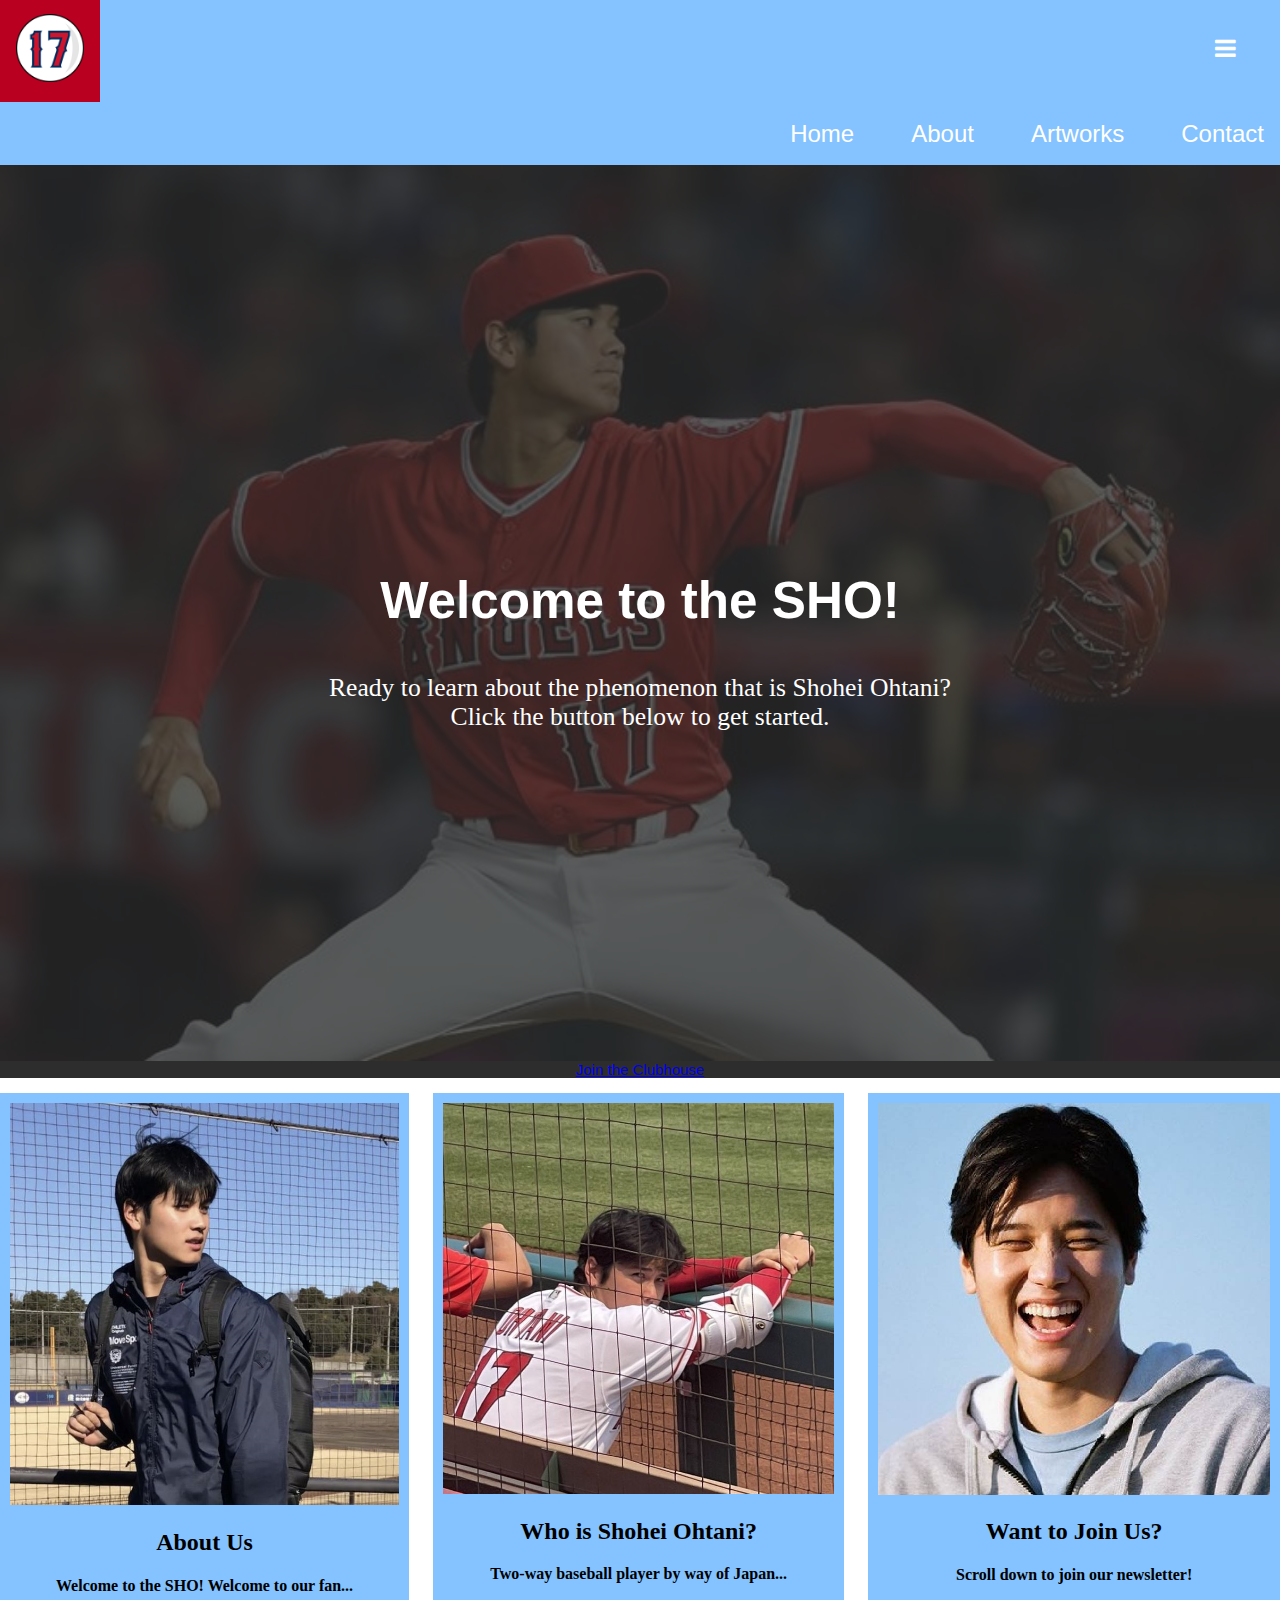
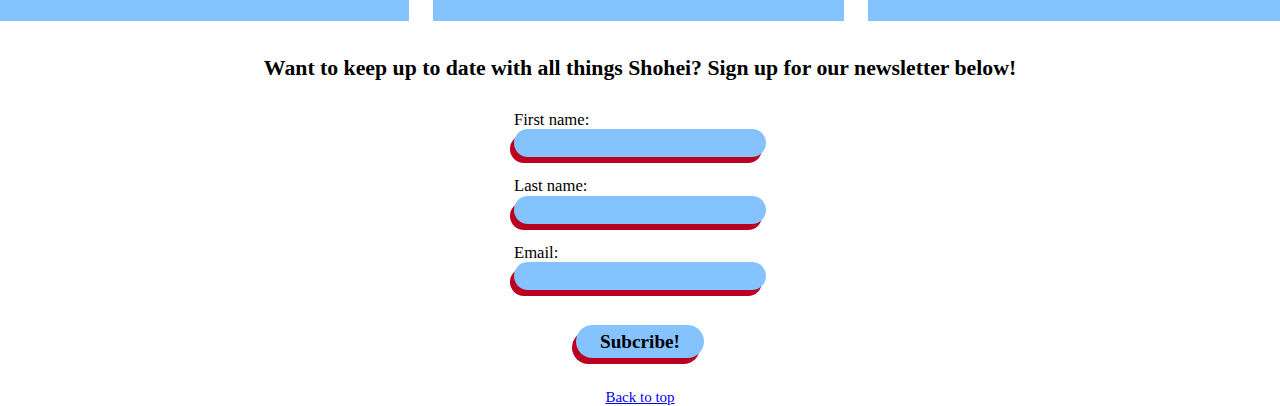
==== index.html @ a32a2fd2 "optimized images" ====
<!doctype html>
<html class="no-js" lang="en">

<head>
  <meta charset="utf-8">
  <title>Ohtani Appreciation</title>
  <meta name="description" content="An appreciation page for Shohei Ohtani">
  <meta name="viewport" content="width=device-width, initial-scale=1">

  <meta property="og:title" content="">
  <meta property="og:type" content="">
  <meta property="og:url" content="">
  <meta property="og:image" content="">

  <link rel="manifest" href="site.webmanifest">
  <link rel="apple-touch-icon" href="icon.png">
  <!-- Place favicon.ico in the root directory -->

  <link rel="stylesheet" href="css/normalize.css">
  <link rel="stylesheet" href="css/main.css">

  <meta name="theme-color" content="#fafafa">
</head>

<body>
  <!-- Place your site's HTML here -->


<div class="ohtani-main-main-wrapper"></div>
<!-- Load an icon library to show a hamburger menu (bars) on small screens -->
<link rel="stylesheet" href="https://cdnjs.cloudflare.com/ajax/libs/font-awesome/4.7.0/css/font-awesome.min.css">


<header class="ohtani-header">
  <div class="topnav" id="myTopnav">
    <a href="#home" class="logo active">
      <img class="ohtani-logo" src="./img/ohtani-logo.png" alt=""></a>
        <nav class="ohtani-nav">
          <a class="blank" href=""></a>
          <a href="./index.html">Home</a>
          <a href="./about-me.html">About</a>
          <a href="./artworks.html">Artworks</a>
          <a href="./contact.html">Contact</a>
        </nav>
      <a href="javascript:void(0);" class="icon" onclick="myFunction()">
  <i class="fa fa-bars"></i>
  </a>
  </div>
</header>


<div class="ohtani-main-main-wrapper">
  <div class="ohtani-overlay">
    <img class="ohtani-image" src="./img/ohtani-pitching.jpg" alt="">
    <div> <h1 class="ohtani-hero-centered">Welcome to the SHO!</h1></div>
    <div> <p class="ohtani-hero-subtext-centered">Ready to learn about the phenomenon that is Shohei Ohtani? Click the button below to get started.</p></div>
    <!-- <button class="learn-more-button">Join the Clubhouse</button> -->
    <a href="learn-more-button">Join the Clubhouse</a>
    <div>
  </div>

  <main class="ohtani-main-wrapper">
      <div class="ohtani-content"></div>
    </div>
  </main> 
  <div class="ohtani-main-wrapper">
    <main class="ohtani-main">

    
      <!-- featured section -->
      <div class="ohtani-feature-items">
        <!-- first section -->
        <div class="ohtani-feature-item">
        <img src="./img/ohtani-movie-star.jpg" alt=""> 
          <h2>About Us</h2>
          <p class="ohtani-mini-text">Welcome to the SHO! Welcome to our fan...</p>
        </div>

        <!-- second section -->
        <div class="ohtani-feature-item">
          <img src="./img/ohtani-look-back.jpg" alt="">
          <h2>Who is Shohei Ohtani?</h2>
          <p class="ohtani-mini-text">Two-way baseball player by way of Japan... </p>
        </div>

        <!-- third section -->
        <div class="ohtani-feature-item">
          <img src="./img/shohei-ohtani-smile-01-01.jpg" alt="">
          <h2>Want to Join Us?</h2>
          <p class="ohtani-mini-text">Scroll down to join our newsletter! </p>
        </div>

      </div>
    </main>
    <br>
    <footer class="ohtani-footer">Want to keep up to date with all things Shohei? Sign up for our newsletter below!</footer><br>
    <br>

    <form action="thank-you-page.html" class="ohtani-form">
      <label class="form-input" for="fname">First name:</label><br>
      <input type="text" id="fname" name="fname" value=""><br><br>
      <label class="form-input" for="lname">Last name:</label><br>
      <input type="text" id="lname" name="lname"><br><br>
      <label class="form-input" for="email">Email:</label><br>
      <input type="email" id="email" name="email" required> <br><br>
      <p>
        <input class="subcribe-button" type="submit" value="Subcribe!">
      </p>
      </form>
  </div>
  <br>
  <a href="#back-to-top" img src="./img/ohtani-logo.png" alt="">Back to top</a>
  <script src="js/main.js"></script>
</body>

</html>
---- css/main.css ----
a{
    text-align: center;
    display: block;
    font-size: 15px;
}

img {
    width: 100%;
}

.logo{
    width: 100px;
}

.topnav {
    overflow: hidden;
    background-color: #84c3ff;
    position: relative;
  }
  
  .topnav #myLinks {
    display: none;
  }
  
  .topnav a {
    color: #ffffff;
    padding: 14px 16px;
    text-decoration: none;
    font-size: 24px;
    display: block;
    font-family: 'Lucida Sans', 'Lucida Sans Regular', 'Lucida Grande', 'Lucida Sans Unicode', Geneva, Verdana, sans-serif;
  }
  
  .topnav a.icon {
    background: #84c3ff;
    display: block;
    position: absolute;
    right: 28px;
    top: 21px;
  }
  
  .topnav a:hover {
    background-color: #ba0021;
    color: #ffffff;
  }

  .active {
    background-color: #84c3ff;
    color: #ffffff;
  }

* {
    box-sizing: border-box;

}

input, textarea{
    box-sizing: border-box;
    border-radius: 30px;
    box-shadow: -4px 6px #ba0021;
    background-color: #84c3ff;
    border-top-color: transparent;
    border-bottom-color: transparent;
    border-right-color: transparent;
    border-left-color: transparent;
    font-size: 1.5vw;
}

.subcribe-button{
    font-size: 1.5vw;
    font-weight: bold;
    width: 10vw;
    height: 2.6vw;
}

a:hover{
    background-color: #f5f5f5;
}

a:-webkit-any-link {
    cursor: pointer;
}

.ohtani-main-main-wrapper{
    align-items: center;
    overflow: clip;
    justify-content: flex-end;
    position: absolute;
    font-size: 1vw;
}

.ohtani-footer{
    padding-top: 20px;
    font-weight: bolder;
    font-size: 1.7vw;
}

form{
    font-size: 1.3vw;
    display: block;
    margin-left: auto;
    margin-right: auto;;
}

/* media query for phones */
@media (max-width: 300px) and (max-width: 767px) {
    body{
        background-color: #d9ff00;
    }
}

/* media query for desktop 
@media (max-width: 768px) {
    body{
        background-color: #00ff40;
    }
}
*/


.ohtani-overlay{
    display: flex;
    flex-direction: column;
    background-color: #2d2d2d;
    position: relative;
    text-align: center;
    color: #ffffff;
    font-size: 30px;
    font-family: 'Lucida Sans', 'Lucida Sans Regular', 'Lucida Grande', 'Lucida Sans Unicode', Geneva, Verdana, sans-serif;
}

.ohtani-hero-centered {
    display: block;
    position: absolute;
    top: 44%;
    left: 50%;
    transform: translate(-50%, -50%);
    font-size: 4vw;
  }

.ohtani-hero-subtext{
    color: #ffffff;
    position: relative;
    text-align: center;
}

.ohtani-hero-subtext-centered{
    position: absolute;
    top: 56%;
    left: 50%;
    transform: translate(-50%, -50%);
    font-size: 2vw;
    font-family: 'Times New Roman', Times, serif;
}


.learn-more-button{
    box-sizing: border-box;
    box-shadow: -4px 6px #84c3ff;
    background-color: #ba0021;
    border-top-color: transparent;
    border-bottom-color: transparent;
    border-right-color: transparent;
    border-left-color: transparent;
    font-size: 2vw;
    color: #ffffff;
    position: absolute;
    top: 70%;
    left: 50%;
    transform: translate(-50%, -50%);
    border: none;
    padding: 20px;
    text-align: center;
    text-decoration: none;
    display: inline-block;
    font-size: 2vw;
    margin: 4px 2px;
    border-radius: 30px;
    cursor: pointer;
}

.thanks-page-mini-text{
    font-size: 25px;
}

.thanks-page{
    text-align: center;
}

.text-container {
    position: absolute;
    color: #ffffff;
    left: 18rem;
    top: 2rem;
    background-color: rgb(41, 41, 41, 0.8);
    padding: 1rem;
}
    
.ohtani-image{
    opacity: 23%;
    text-transform: capitalize;
    color: #ffffff;
    background-size: cover;
    background-position: 50%;
}

.ohtani-feature-items{
    display: flex;
    gap: 24px;
    flex-direction: column;
    padding-top: 15px;
}


@media (min-width: 768px) {
    .ohtani-feature-items{
        flex-direction: row;
    }
}

.ohtani-feature-item-back{
    justify-content: center;
}

.ohtani-nav{
    display: flex;
    overflow: hidden;
    justify-content: flex-end;
    gap: 25px;
}

.ohtani-mini-text{
    color: #000000;
    font-weight: bold;
}

.ohtani-feature-item{
    background-color: #84c3ff;
    padding: 10px;
    box-sizing: border-box;
}

.div{
    display: block;
}

.ohtani-main-wrapper{
    display: flex;
    flex-direction: column;
    align-items: center;
}

 h2{
    text-align: center;
    font-size: 1.5rem;
 }

 p{
    text-align: center;
    font-size: 1rem;
 }

nav a{
 display: inline-flex;
    padding: 16px;
    color: #ba0021;
    margin-top: 4px;
    margin-bottom: 4px;
    text-decoration: none;
    transition: all .25s ease;
    width: auto;
}

a{
    background-color: transparent;
}

html{
    line-height: 1.15;
    -webkit-text-size-adjust: 100%;
}
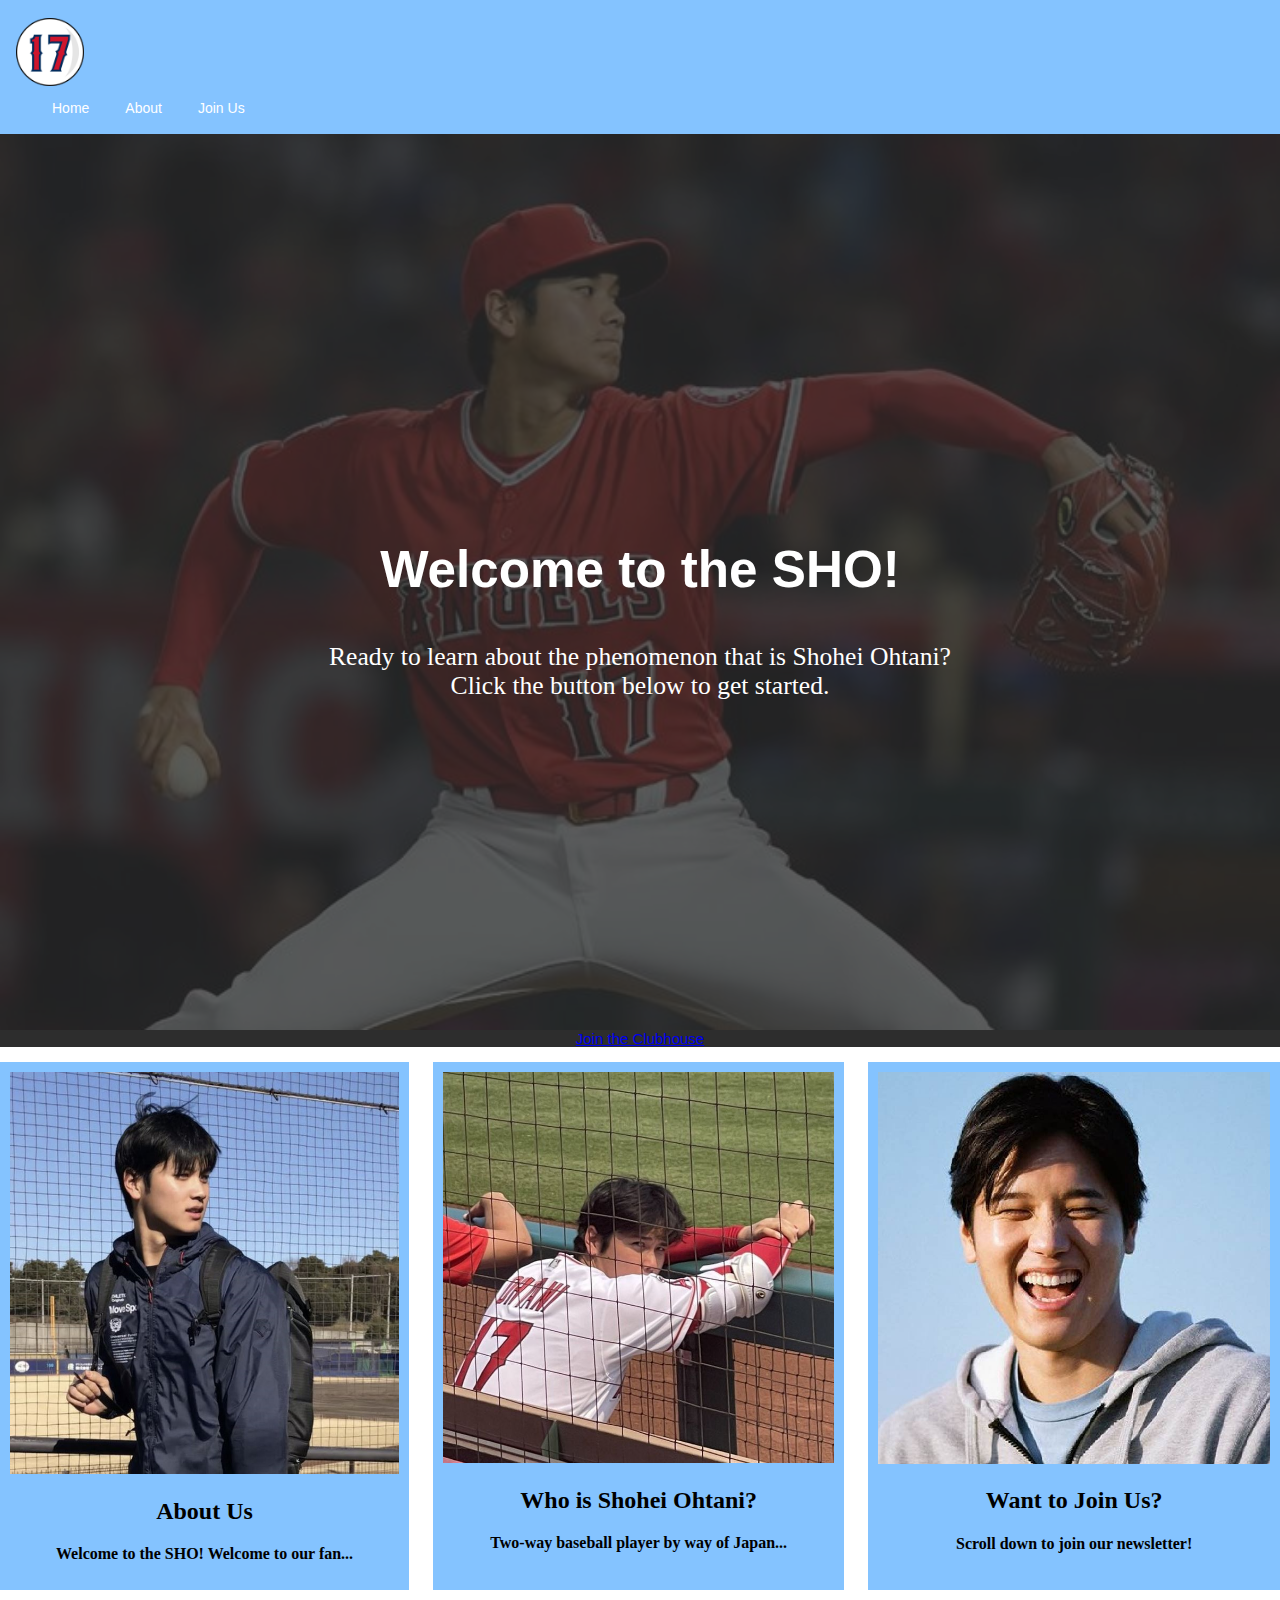
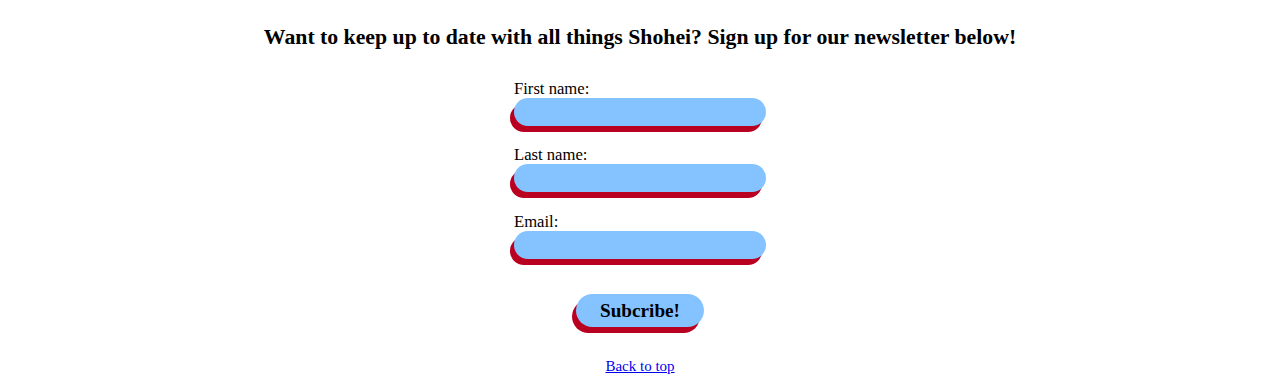
==== commit 301bd6ad: "made nav responsive" ====
--- a/index.html
+++ b/index.html
@@ -30,24 +30,21 @@
 <!-- Load an icon library to show a hamburger menu (bars) on small screens -->
 <link rel="stylesheet" href="https://cdnjs.cloudflare.com/ajax/libs/font-awesome/4.7.0/css/font-awesome.min.css">
 
-
 <header class="ohtani-header">
-  <div class="topnav" id="myTopnav">
-    <a href="#home" class="logo active">
-      <img class="ohtani-logo" src="./img/ohtani-logo.png" alt=""></a>
-        <nav class="ohtani-nav">
-          <a class="blank" href=""></a>
-          <a href="./index.html">Home</a>
-          <a href="./about-me.html">About</a>
-          <a href="./artworks.html">Artworks</a>
-          <a href="./contact.html">Contact</a>
-        </nav>
-      <a href="javascript:void(0);" class="icon" onclick="myFunction()">
+<div class="topnav" id="myTopnav">
+<a href="#home" class="logo active">
+  <img class="ohtani-logo" src="./img/ohtani-logo.png" alt=""></a>
+<nav class="ohtani-nav">
+<a class="blank" href=""></a>
+<a href="./index.html">Home</a>
+<a href="">About</a>
+<a href="">Join Us</a>
+</nav>
+<a href="javascript:void(0);" class="icon" onclick="myFunction()">
   <i class="fa fa-bars"></i>
-  </a>
-  </div>
+</a>
+</div>
 </header>
-
 
 <div class="ohtani-main-main-wrapper">
   <div class="ohtani-overlay">
--- a/css/main.css
+++ b/css/main.css
@@ -12,10 +12,22 @@
     width: 100px;
 }
 
+.ohtani-logo{
+    align-items: center;
+}
+
+.blank{
+    gap: 20px;
+}
+
+.ohtani-header{
+    background-color: #84c3ff;
+}
+
 .topnav {
+    align-items: center;
     overflow: hidden;
-    background-color: #84c3ff;
-    position: relative;
+    
   }
   
   .topnav #myLinks {
@@ -26,18 +38,14 @@
     color: #ffffff;
     padding: 14px 16px;
     text-decoration: none;
-    font-size: 24px;
-    display: block;
+    text-align: center;
+    margin-top: 4px;    
+    margin-bottom: 4px;
+    font-size: 14px;
+    display: inline-flex;
     font-family: 'Lucida Sans', 'Lucida Sans Regular', 'Lucida Grande', 'Lucida Sans Unicode', Geneva, Verdana, sans-serif;
   }
   
-  .topnav a.icon {
-    background: #84c3ff;
-    display: block;
-    position: absolute;
-    right: 28px;
-    top: 21px;
-  }
   
   .topnav a:hover {
     background-color: #ba0021;
@@ -74,7 +82,7 @@
 }
 
 a:hover{
-    background-color: #f5f5f5;
+    background-color: #ba0021
 }
 
 a:-webkit-any-link {
@@ -102,20 +110,66 @@
     margin-right: auto;;
 }
 
-/* media query for phones */
-@media (max-width: 300px) and (max-width: 767px) {
-    body{
-        background-color: #d9ff00;
-    }
-}
-
-/* media query for desktop 
-@media (max-width: 768px) {
-    body{
-        background-color: #00ff40;
-    }
-}
-*/
+
+/* Hide the link that should open and close the topnav on small screens */
+.topnav .icon {
+    display: none;
+  }
+
+  
+  /* When the screen is less than 600 pixels wide, hide all links, except for the first one ("Home"). Show the link that contains should open and close the topnav (.icon) */
+  @media screen and (max-width: 600px) {
+    .topnav a:not(:first-child) {display: none;}
+    .topnav a.icon {
+      display: flex;
+      position: absolute;
+      right: 28px;
+      top: 27px;
+      font-size: 23px;
+      background-color:#84c3ff ;
+    }
+  }
+  
+  /* The "responsive" class is added to the topnav with JavaScript when the user clicks on the icon. This class makes the topnav look good on small screens (display the links vertically instead of horizontally) */
+  @media screen and (max-width: 600px) {
+    .topnav.responsive {position: relative;}
+    .topnav.responsive a.icon {
+      display: flex;
+      position: absolute;
+      background-color: #ba0021;
+      right: 28px;
+      top: 27px;
+      font-size: 23px;
+    }
+    .topnav.responsive a {
+      position: relative;
+      display: block;
+      text-align: center;
+    }
+  }
+  
+  @media (max-width: 600px) {
+    .broke-bear-grid-container{
+      grid-template-columns: 1fr;
+      grid-gap: 10px
+    }
+    
+  }
+  
+  @media (max-width: 768px) {
+      body{
+      background-color: #d387ff;
+      }
+  }
+  
+  @media (max-width: 480px){
+  .broke-bear-featured-item {
+      flex-direction: column;
+      gap: 10px;
+    }
+  }
+  
+  
 
 
 .ohtani-overlay{
@@ -223,10 +277,9 @@
 }
 
 .ohtani-nav{
-    display: flex;
+    display: block;
     overflow: hidden;
-    justify-content: flex-end;
-    gap: 25px;
+    margin-top: -27px;
 }
 
 .ohtani-mini-text{
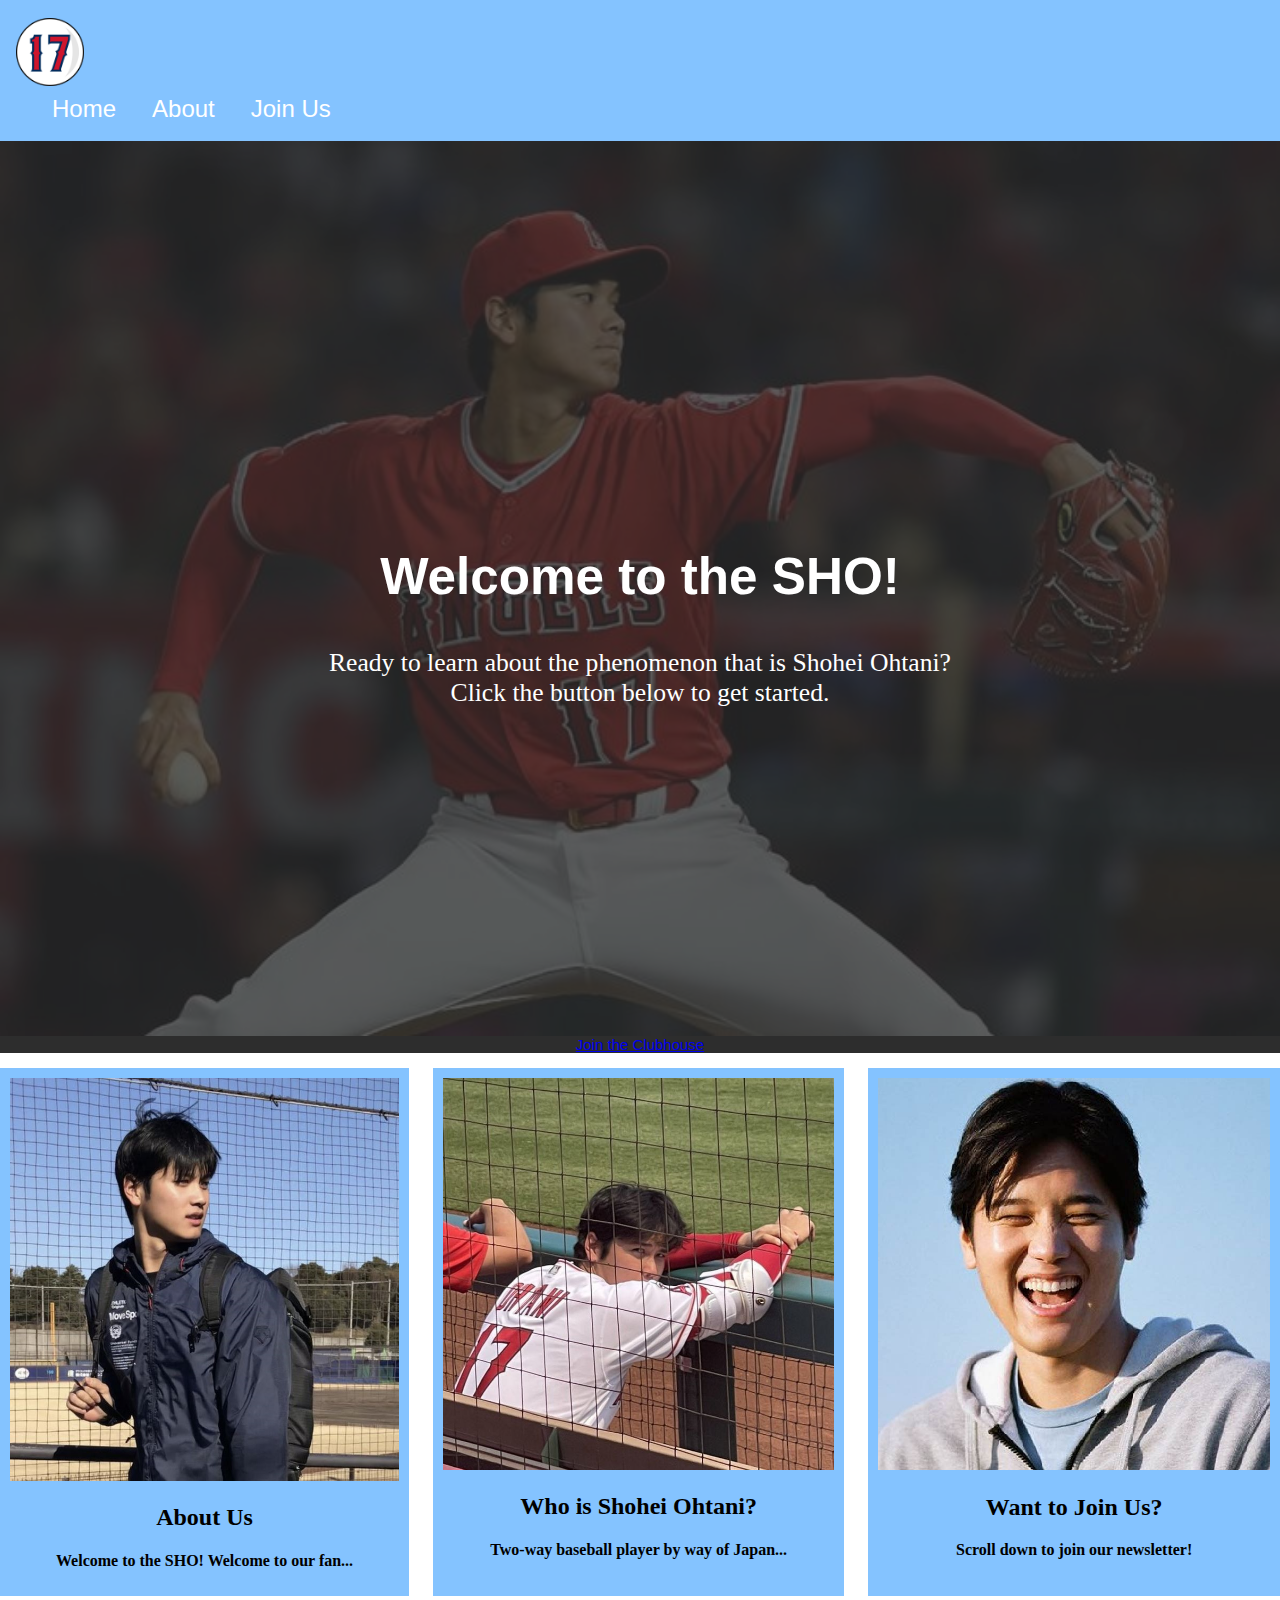
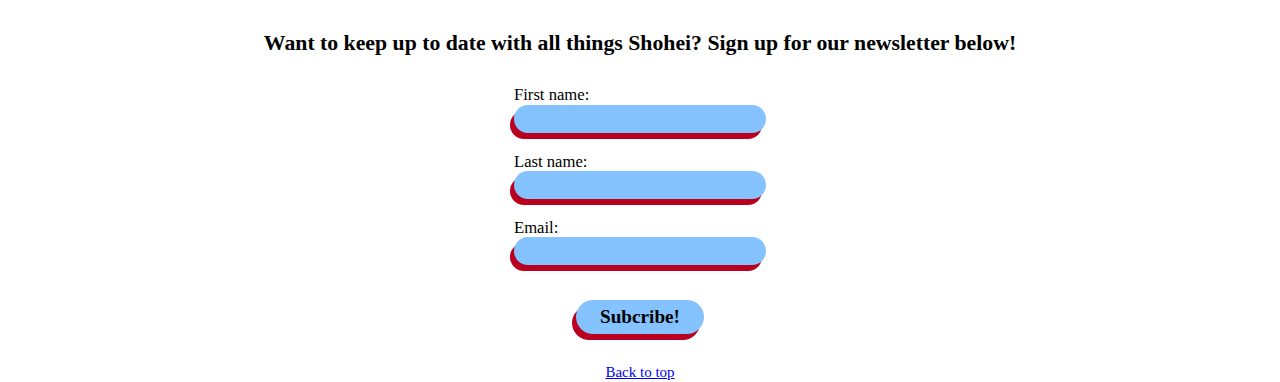
==== commit 56ffe88e: "made back to top linked to logo" ====
--- a/index.html
+++ b/index.html
@@ -33,6 +33,7 @@
 <header class="ohtani-header">
 <div class="topnav" id="myTopnav">
 <a href="#home" class="logo active">
+  <div id="back-to-top"></div>
   <img class="ohtani-logo" src="./img/ohtani-logo.png" alt=""></a>
 <nav class="ohtani-nav">
 <a class="blank" href=""></a>
--- a/css/main.css
+++ b/css/main.css
@@ -41,12 +41,12 @@
     text-align: center;
     margin-top: 4px;    
     margin-bottom: 4px;
-    font-size: 14px;
+    font-size: 24px;
     display: inline-flex;
     font-family: 'Lucida Sans', 'Lucida Sans Regular', 'Lucida Grande', 'Lucida Sans Unicode', Geneva, Verdana, sans-serif;
   }
   
-  
+
   .topnav a:hover {
     background-color: #ba0021;
     color: #ffffff;
@@ -158,7 +158,7 @@
   
   @media (max-width: 768px) {
       body{
-      background-color: #d387ff;
+      background-color: #ffffff;
       }
   }
   
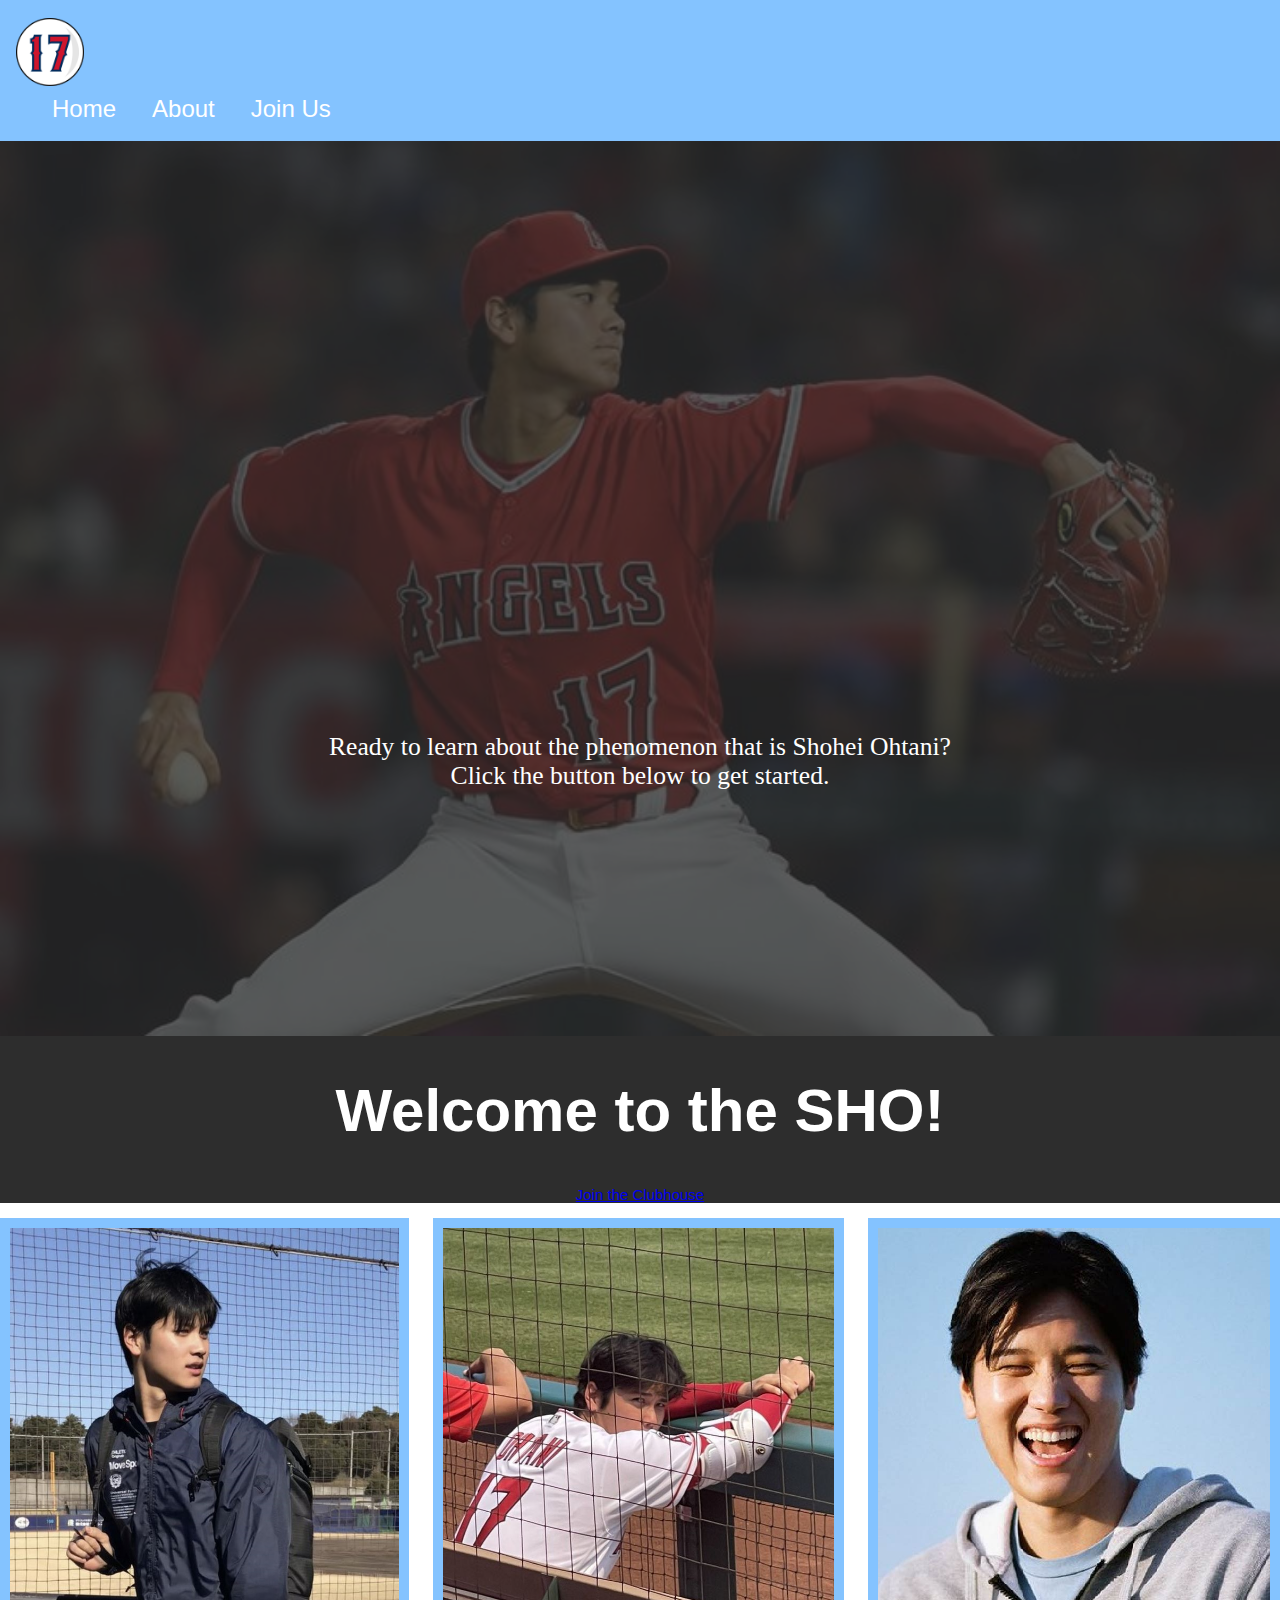
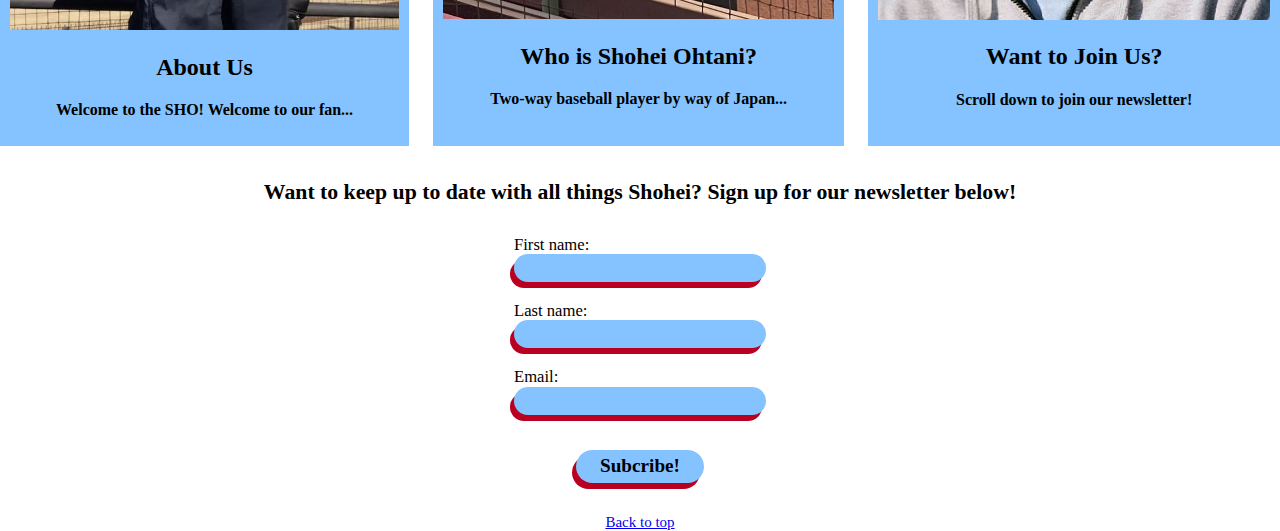
==== commit 696c24f8: "updated hero somewhat" ====
--- a/index.html
+++ b/index.html
@@ -50,8 +50,11 @@
 <div class="ohtani-main-main-wrapper">
   <div class="ohtani-overlay">
     <img class="ohtani-image" src="./img/ohtani-pitching.jpg" alt="">
-    <div> <h1 class="ohtani-hero-centered">Welcome to the SHO!</h1></div>
-    <div> <p class="ohtani-hero-subtext-centered">Ready to learn about the phenomenon that is Shohei Ohtani? Click the button below to get started.</p></div>
+    <div> 
+      <h1 class="ohtani-hero-centered">Welcome to the SHO!</h1>
+    </div>
+    <div> 
+      <p class="ohtani-hero-subtext-centered">Ready to learn about the phenomenon that is Shohei Ohtani? Click the button below to get started.</p></div>
     <!-- <button class="learn-more-button">Join the Clubhouse</button> -->
     <a href="learn-more-button">Join the Clubhouse</a>
     <div>
--- a/css/main.css
+++ b/css/main.css
@@ -183,14 +183,24 @@
     font-family: 'Lucida Sans', 'Lucida Sans Regular', 'Lucida Grande', 'Lucida Sans Unicode', Geneva, Verdana, sans-serif;
 }
 
-.ohtani-hero-centered {
+.ohtani-hero{
+    min-height: 100vh;
+    display: flex;
+    align-items: center;
+    justify-content: center;
+    background: linear-gradient( rgba(0, 0, 0, 0.55), rgba(0, 0, 0, 0.55) ), url(../img/ohtani-pitching.jpg);
+    background-size: cover;
+    background-position: center;
+}
+
+/*.ohtani-hero-centered {
     display: block;
     position: absolute;
     top: 44%;
     left: 50%;
     transform: translate(-50%, -50%);
     font-size: 4vw;
-  }
+  } */
 
 .ohtani-hero-subtext{
     color: #ffffff;
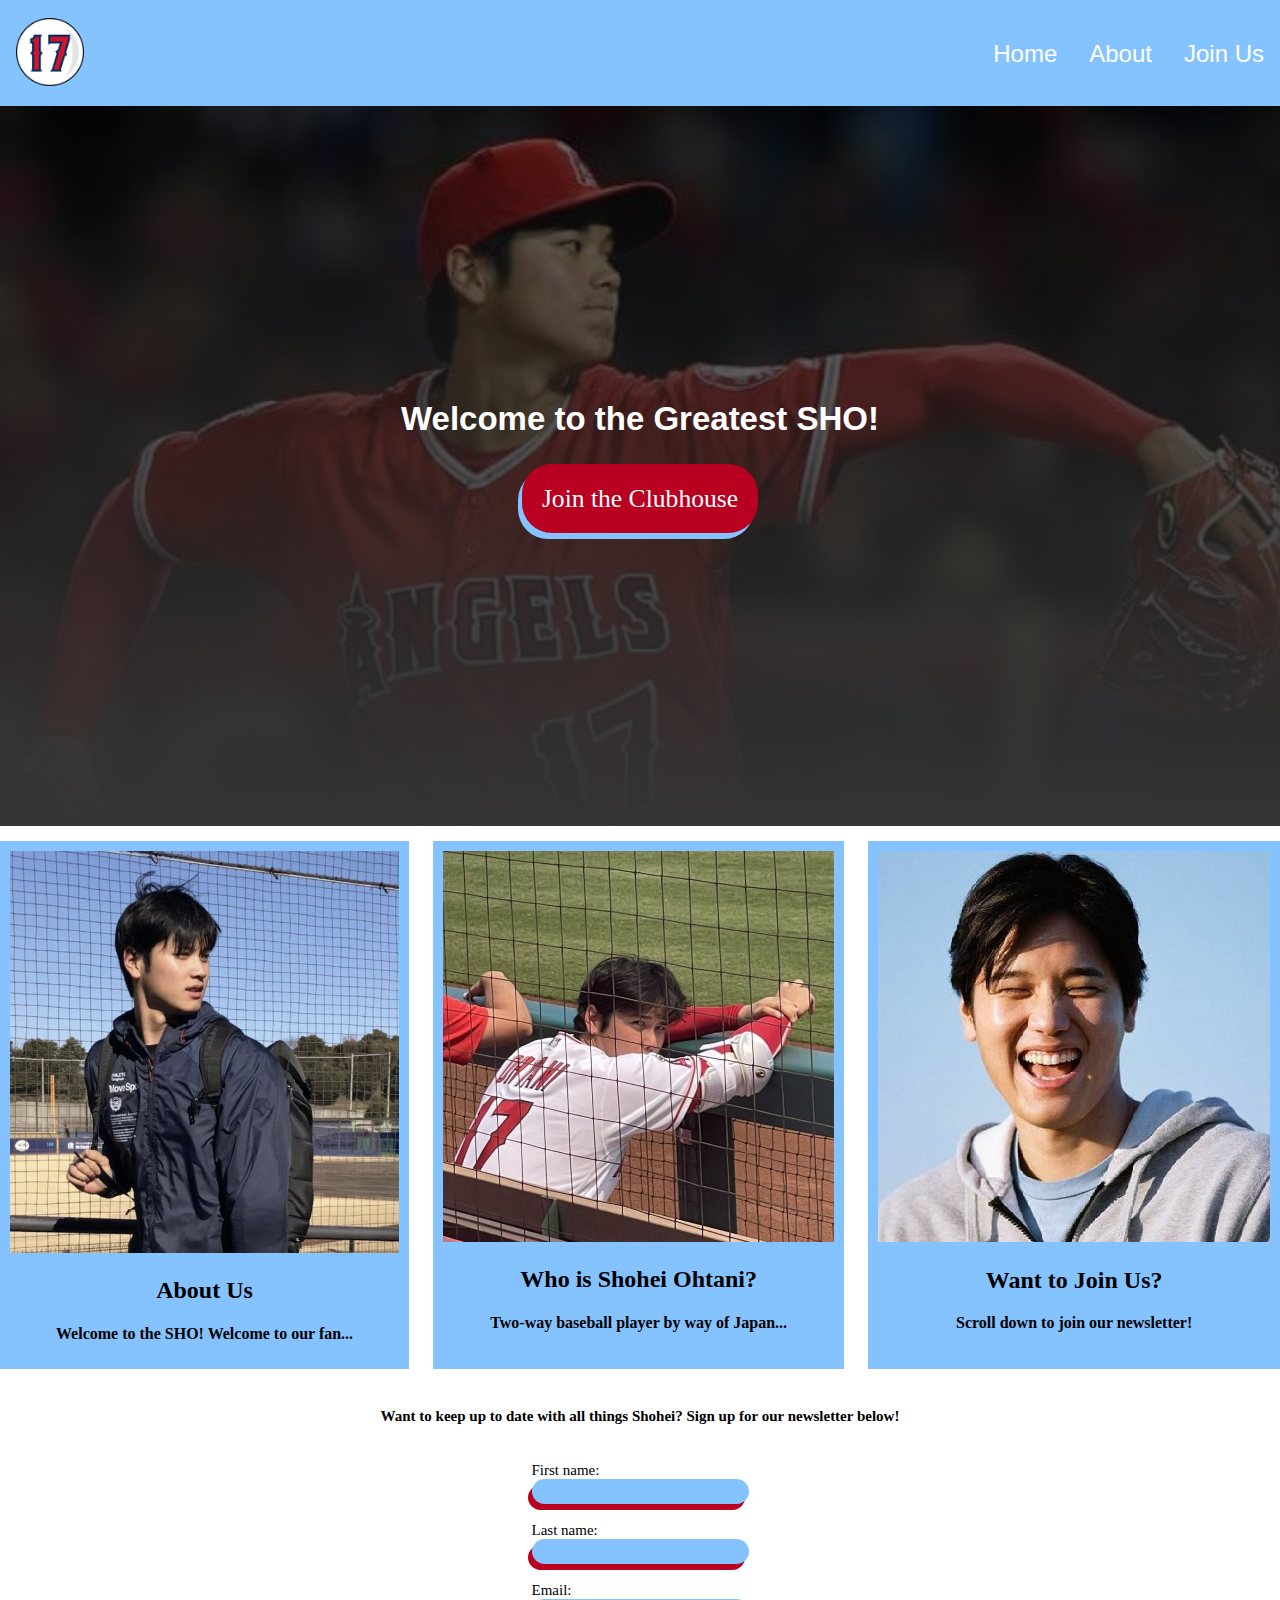
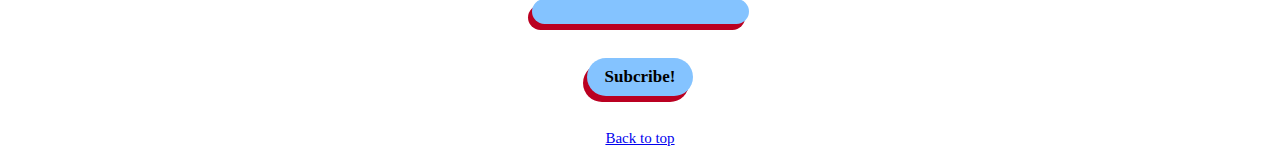
==== commit c0915143: "adjusted the hero section" ====
--- a/index.html
+++ b/index.html
@@ -47,7 +47,19 @@
 </div>
 </header>
 
-<div class="ohtani-main-main-wrapper">
+    <div class="ohtani-hero">
+      <div class="ohtani-main-main-wrapper">
+      <h1 class="ohtani-headline">Welcome to the Greatest SHO!</h1>
+      <!-- <a> element links to the section below -->
+      <p><a class="learn-more-button" href="#subscribe-button">Join the Clubhouse</a></p>
+
+      <!-- Heading to link to -->
+      <p id="subscribe-button"></p>
+    </div>
+  </div>
+
+
+ <!--<div class="ohtani-main-main-wrapper">
   <div class="ohtani-overlay">
     <img class="ohtani-image" src="./img/ohtani-pitching.jpg" alt="">
     <div> 
@@ -55,10 +67,10 @@
     </div>
     <div> 
       <p class="ohtani-hero-subtext-centered">Ready to learn about the phenomenon that is Shohei Ohtani? Click the button below to get started.</p></div>
-    <!-- <button class="learn-more-button">Join the Clubhouse</button> -->
+     <button class="learn-more-button">Join the Clubhouse</button> 
     <a href="learn-more-button">Join the Clubhouse</a>
     <div>
-  </div>
+  </div>-->
 
   <main class="ohtani-main-wrapper">
       <div class="ohtani-content"></div>
@@ -94,6 +106,8 @@
       </div>
     </main>
     <br>
+
+    <div class="ohtani-main-main-wrapper"></div>
     <footer class="ohtani-footer">Want to keep up to date with all things Shohei? Sign up for our newsletter below!</footer><br>
     <br>
 
@@ -105,10 +119,11 @@
       <label class="form-input" for="email">Email:</label><br>
       <input type="email" id="email" name="email" required> <br><br>
       <p>
-        <input class="subcribe-button" type="submit" value="Subcribe!">
+        <input class="subscribe-button" type="submit" value="Subcribe!">
       </p>
       </form>
   </div>
+</div>
   <br>
   <a href="#back-to-top" img src="./img/ohtani-logo.png" alt="">Back to top</a>
   <script src="js/main.js"></script>
--- a/css/main.css
+++ b/css/main.css
@@ -71,14 +71,14 @@
     border-bottom-color: transparent;
     border-right-color: transparent;
     border-left-color: transparent;
-    font-size: 1.5vw;
-}
-
-.subcribe-button{
-    font-size: 1.5vw;
+    font-size: 17px;
+}
+
+.subscribe-button{
+    font-size: 17px;
     font-weight: bold;
-    width: 10vw;
-    height: 2.6vw;
+    width: 106px;
+    height: 38px;
 }
 
 a:hover{
@@ -94,17 +94,18 @@
     overflow: clip;
     justify-content: flex-end;
     position: absolute;
-    font-size: 1vw;
+    font-size: 1px;
 }
 
 .ohtani-footer{
     padding-top: 20px;
     font-weight: bolder;
-    font-size: 1.7vw;
+    font-size: 15px;
+    text-align: center;
 }
 
 form{
-    font-size: 1.3vw;
+    font-size: 15px;
     display: block;
     margin-left: auto;
     margin-right: auto;;
@@ -149,72 +150,35 @@
   }
   
   @media (max-width: 600px) {
-    .broke-bear-grid-container{
-      grid-template-columns: 1fr;
-      grid-gap: 10px
-    }
-    
-  }
-  
-  @media (max-width: 768px) {
-      body{
-      background-color: #ffffff;
+      .topnav{
+      display: flex;
+      align-items: center;
+      justify-content: space-between;
       }
   }
-  
-  @media (max-width: 480px){
-  .broke-bear-featured-item {
-      flex-direction: column;
-      gap: 10px;
-    }
-  }
-  
-  
-
-
-.ohtani-overlay{
-    display: flex;
-    flex-direction: column;
-    background-color: #2d2d2d;
+
+  @media (min-width: 601px) {
+    .ohtani-hero{
     position: relative;
-    text-align: center;
-    color: #ffffff;
-    font-size: 30px;
-    font-family: 'Lucida Sans', 'Lucida Sans Regular', 'Lucida Grande', 'Lucida Sans Unicode', Geneva, Verdana, sans-serif;
+    }
+}
+
+  @media (min-width: 601px) {
+    .ohtani-headline{
+    display: flex;
+    align-items: center;
+    justify-content: space-between;
+    }
 }
 
 .ohtani-hero{
-    min-height: 100vh;
+    min-height: 80vh;
     display: flex;
     align-items: center;
     justify-content: center;
-    background: linear-gradient( rgba(0, 0, 0, 0.55), rgba(0, 0, 0, 0.55) ), url(../img/ohtani-pitching.jpg);
+    background: linear-gradient( rgba(0, 0, 0, 0.55), rgba(52, 52, 52, 1.55) ), url(../img/ohtani-pitching-cropped.jpg);
     background-size: cover;
     background-position: center;
-}
-
-/*.ohtani-hero-centered {
-    display: block;
-    position: absolute;
-    top: 44%;
-    left: 50%;
-    transform: translate(-50%, -50%);
-    font-size: 4vw;
-  } */
-
-.ohtani-hero-subtext{
-    color: #ffffff;
-    position: relative;
-    text-align: center;
-}
-
-.ohtani-hero-subtext-centered{
-    position: absolute;
-    top: 56%;
-    left: 50%;
-    transform: translate(-50%, -50%);
-    font-size: 2vw;
-    font-family: 'Times New Roman', Times, serif;
 }
 
 
@@ -222,16 +186,9 @@
     box-sizing: border-box;
     box-shadow: -4px 6px #84c3ff;
     background-color: #ba0021;
-    border-top-color: transparent;
-    border-bottom-color: transparent;
-    border-right-color: transparent;
-    border-left-color: transparent;
     font-size: 2vw;
     color: #ffffff;
-    position: absolute;
-    top: 70%;
-    left: 50%;
-    transform: translate(-50%, -50%);
+    position: relative;
     border: none;
     padding: 20px;
     text-align: center;
@@ -265,7 +222,7 @@
     text-transform: capitalize;
     color: #ffffff;
     background-size: cover;
-    background-position: 50%;
+    background-position: center;
 }
 
 .ohtani-feature-items{
@@ -287,9 +244,11 @@
 }
 
 .ohtani-nav{
-    display: block;
+    display: flex;
+    justify-content: flex-end;
+    margin-top: -82px;
+    padding-bottom: 20px;
     overflow: hidden;
-    margin-top: -27px;
 }
 
 .ohtani-mini-text{
@@ -311,6 +270,13 @@
     display: flex;
     flex-direction: column;
     align-items: center;
+}
+
+.ohtani-headline{
+    font-size: 33px;
+    text-align: center;
+    color: #ffffff;
+    font-family: 'Lucida Sans', 'Lucida Sans Regular', 'Lucida Grande', 'Lucida Sans Unicode', Geneva, Verdana, sans-serif;
 }
 
  h2{
@@ -334,6 +300,11 @@
     width: auto;
 }
 
+.ohtani-gif{
+   display: flex;
+    width: 100%;
+}
+
 a{
     background-color: transparent;
 }
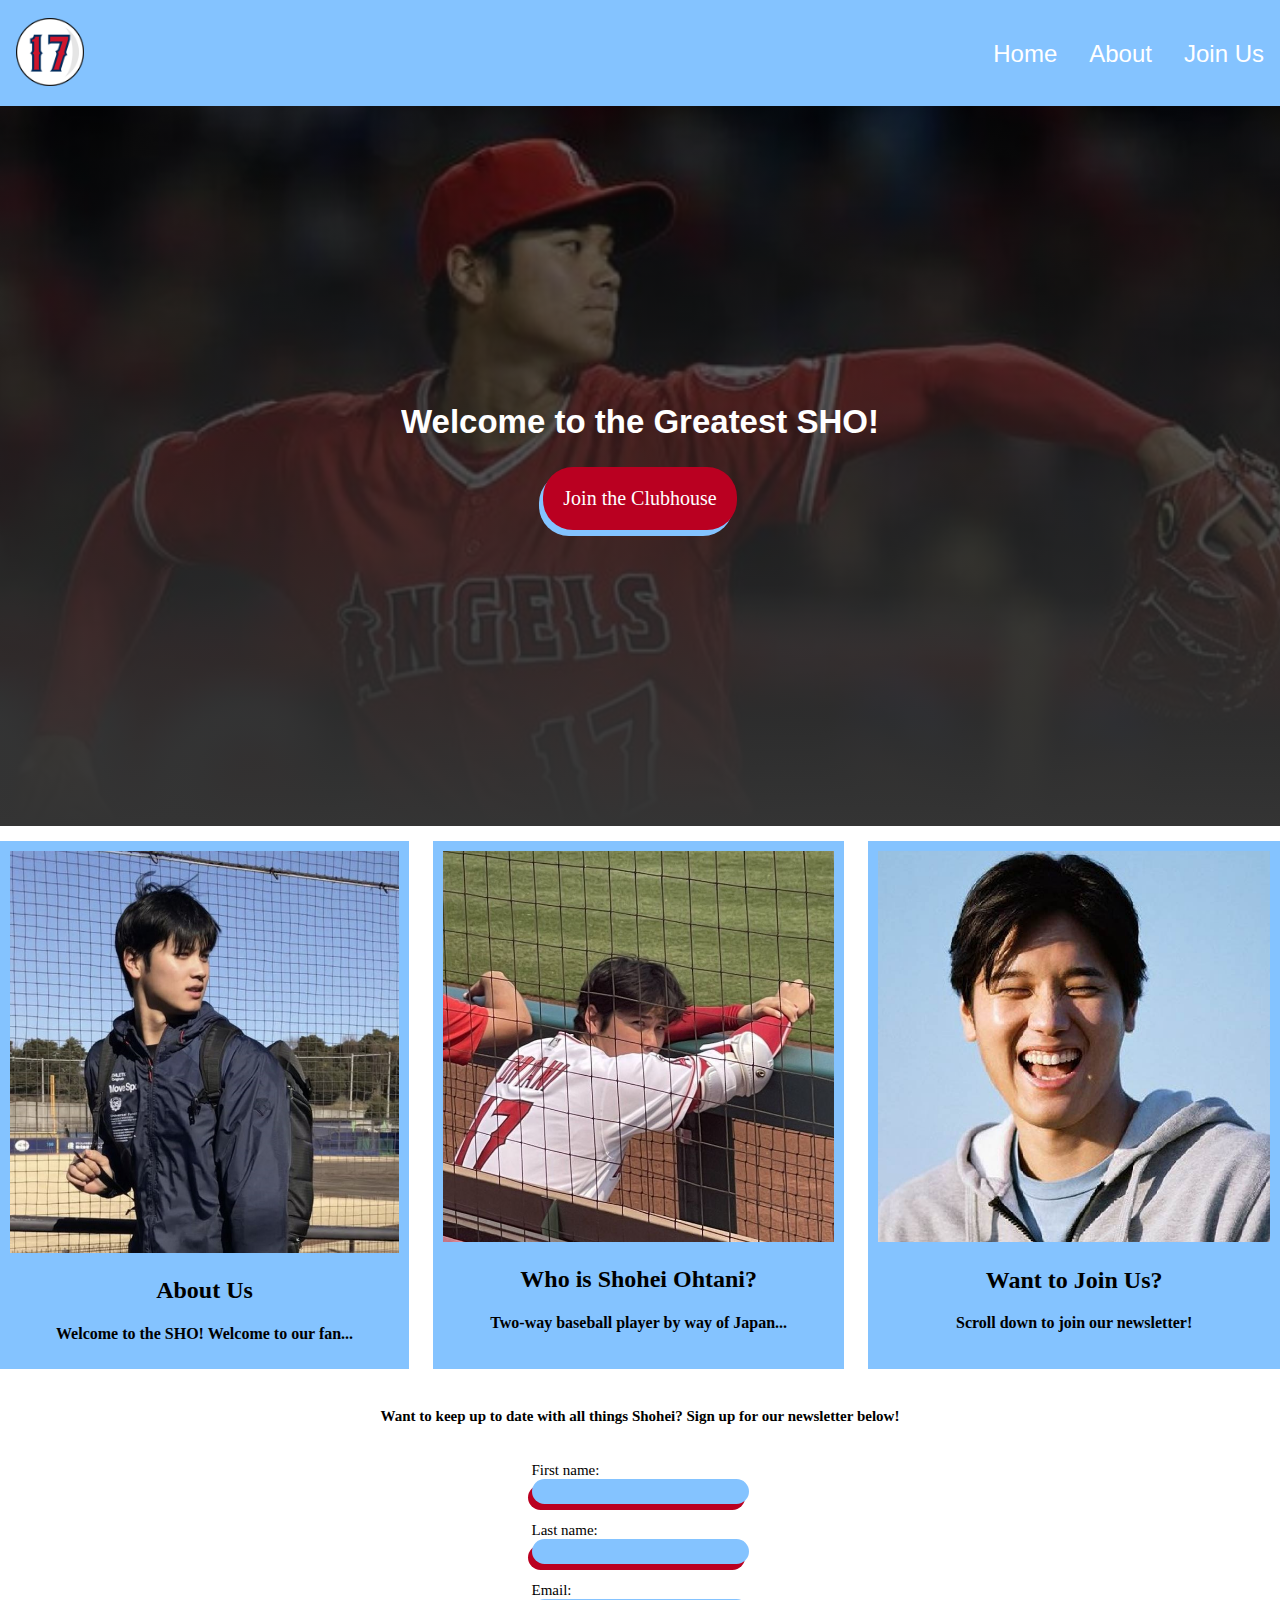
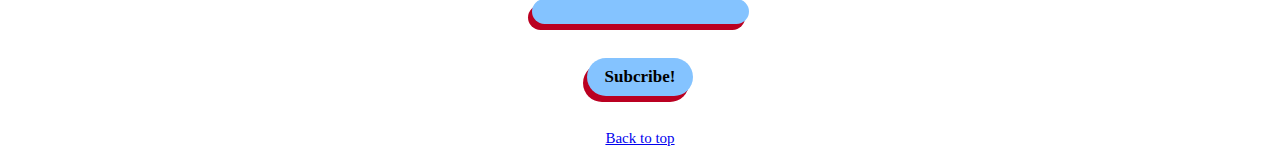
==== commit 9a7ed2e2: "can't figure out the link" ====
--- a/index.html
+++ b/index.html
@@ -54,23 +54,9 @@
       <p><a class="learn-more-button" href="#subscribe-button">Join the Clubhouse</a></p>
 
       <!-- Heading to link to -->
-      <p id="subscribe-button"></p>
+      <div id="subscribe-button"></div>
     </div>
   </div>
-
-
- <!--<div class="ohtani-main-main-wrapper">
-  <div class="ohtani-overlay">
-    <img class="ohtani-image" src="./img/ohtani-pitching.jpg" alt="">
-    <div> 
-      <h1 class="ohtani-hero-centered">Welcome to the SHO!</h1>
-    </div>
-    <div> 
-      <p class="ohtani-hero-subtext-centered">Ready to learn about the phenomenon that is Shohei Ohtani? Click the button below to get started.</p></div>
-     <button class="learn-more-button">Join the Clubhouse</button> 
-    <a href="learn-more-button">Join the Clubhouse</a>
-    <div>
-  </div>-->
 
   <main class="ohtani-main-wrapper">
       <div class="ohtani-content"></div>
@@ -102,15 +88,15 @@
           <h2>Want to Join Us?</h2>
           <p class="ohtani-mini-text">Scroll down to join our newsletter! </p>
         </div>
-
       </div>
     </main>
     <br>
 
-    <div class="ohtani-main-main-wrapper"></div>
+
+    <div class="ohtani-link" id="subscribe-button"></div>
+    <div class="ohtani-link">
     <footer class="ohtani-footer">Want to keep up to date with all things Shohei? Sign up for our newsletter below!</footer><br>
-    <br>
-
+    <br></div>
     <form action="thank-you-page.html" class="ohtani-form">
       <label class="form-input" for="fname">First name:</label><br>
       <input type="text" id="fname" name="fname" value=""><br><br>
--- a/css/main.css
+++ b/css/main.css
@@ -194,7 +194,7 @@
     text-align: center;
     text-decoration: none;
     display: inline-block;
-    font-size: 2vw;
+    font-size: 20px;
     margin: 4px 2px;
     border-radius: 30px;
     cursor: pointer;
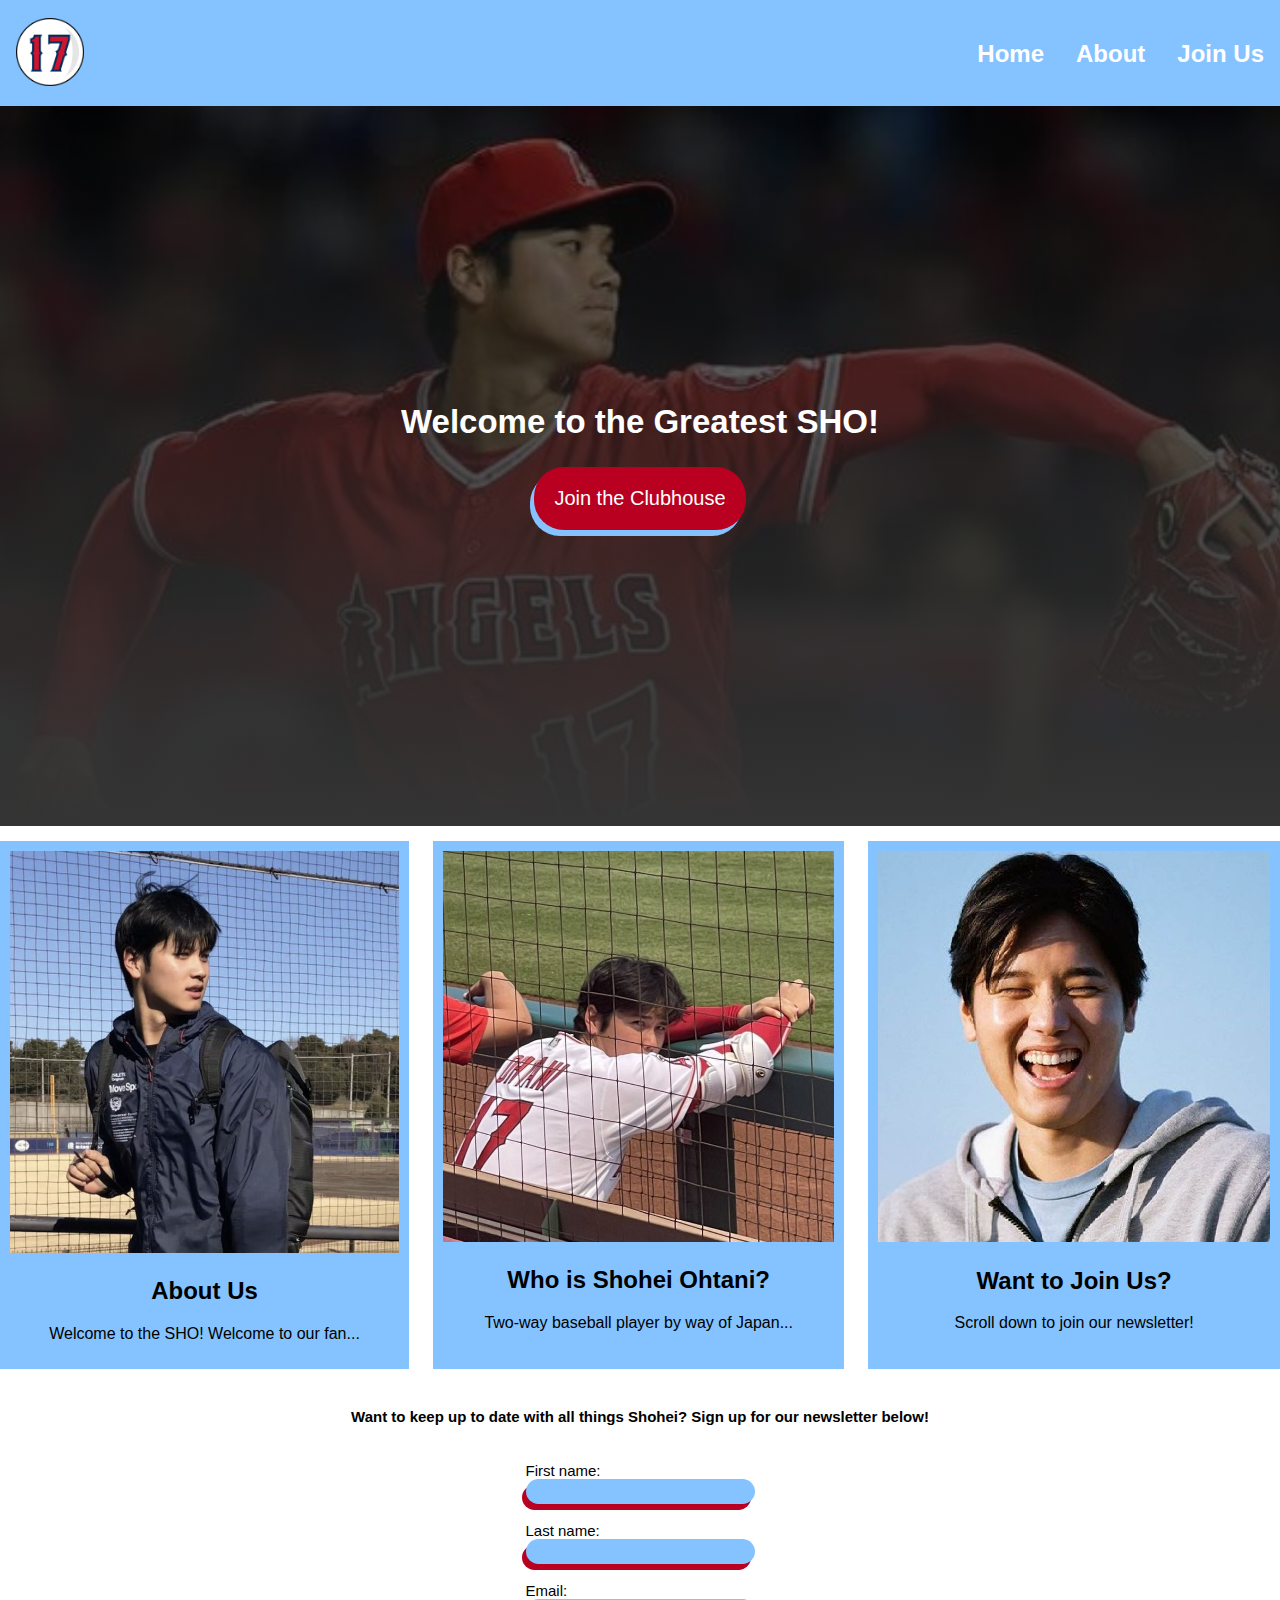
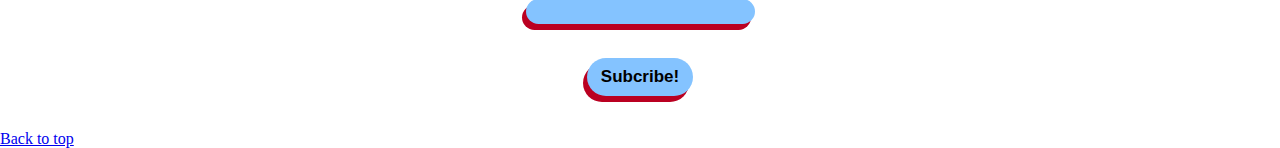
==== commit 983514f3: "changed font" ====
--- a/index.html
+++ b/index.html
@@ -29,6 +29,9 @@
 <div class="ohtani-main-main-wrapper"></div>
 <!-- Load an icon library to show a hamburger menu (bars) on small screens -->
 <link rel="stylesheet" href="https://cdnjs.cloudflare.com/ajax/libs/font-awesome/4.7.0/css/font-awesome.min.css">
+<link rel="preconnect" href="https://fonts.googleapis.com">
+<link rel="preconnect" href="https://fonts.gstatic.com" crossorigin>
+<link href="https://fonts.googleapis.com/css2?family=Playfair+Display:ital,wght@0,400;1,900&display=swap" rel="stylesheet">
 
 <header class="ohtani-header">
 <div class="topnav" id="myTopnav">
@@ -92,7 +95,6 @@
     </main>
     <br>
 
-
     <div class="ohtani-link" id="subscribe-button"></div>
     <div class="ohtani-link">
     <footer class="ohtani-footer">Want to keep up to date with all things Shohei? Sign up for our newsletter below!</footer><br>
--- a/css/main.css
+++ b/css/main.css
@@ -1,9 +1,3 @@
-a{
-    text-align: center;
-    display: block;
-    font-size: 15px;
-}
-
 img {
     width: 100%;
 }
@@ -43,7 +37,8 @@
     margin-bottom: 4px;
     font-size: 24px;
     display: inline-flex;
-    font-family: 'Lucida Sans', 'Lucida Sans Regular', 'Lucida Grande', 'Lucida Sans Unicode', Geneva, Verdana, sans-serif;
+    font-weight: bold;
+    font-family: 'Unbounded', sans-serif;
   }
   
 
@@ -102,13 +97,16 @@
     font-weight: bolder;
     font-size: 15px;
     text-align: center;
+    font-family: 'Unbounded', sans-serif;
 }
 
 form{
     font-size: 15px;
     display: block;
     margin-left: auto;
-    margin-right: auto;;
+    margin-right: auto;
+    font-weight: light;
+    font-family: 'Unbounded', sans-serif;
 }
 
 
@@ -131,6 +129,9 @@
     }
   }
   
+  .fa{
+    color: #ffffff;
+  }
   /* The "responsive" class is added to the topnav with JavaScript when the user clicks on the icon. This class makes the topnav look good on small screens (display the links vertically instead of horizontally) */
   @media screen and (max-width: 600px) {
     .topnav.responsive {position: relative;}
@@ -157,6 +158,7 @@
       }
   }
 
+
   @media (min-width: 601px) {
     .ohtani-hero{
     position: relative;
@@ -253,7 +255,8 @@
 
 .ohtani-mini-text{
     color: #000000;
-    font-weight: bold;
+    font-weight: lighter;
+    font-family: 'Unbounded', sans-serif;
 }
 
 .ohtani-feature-item{
@@ -276,26 +279,28 @@
     font-size: 33px;
     text-align: center;
     color: #ffffff;
-    font-family: 'Lucida Sans', 'Lucida Sans Regular', 'Lucida Grande', 'Lucida Sans Unicode', Geneva, Verdana, sans-serif;
+    font-family: 'Unbounded', sans-serif;
+}
+
+h1{
+    font-weight: 700;
+    font-family: 'Unbounded', sans-serif;
 }
 
  h2{
     text-align: center;
     font-size: 1.5rem;
+    font-family: 'Unbounded', sans-serif;
  }
 
  p{
     text-align: center;
     font-size: 1rem;
+    font-weight: lighter;
+    font-family: 'Unbounded', sans-serif;
  }
 
 nav a{
- display: inline-flex;
-    padding: 16px;
-    color: #ba0021;
-    margin-top: 4px;
-    margin-bottom: 4px;
-    text-decoration: none;
     transition: all .25s ease;
     width: auto;
 }
